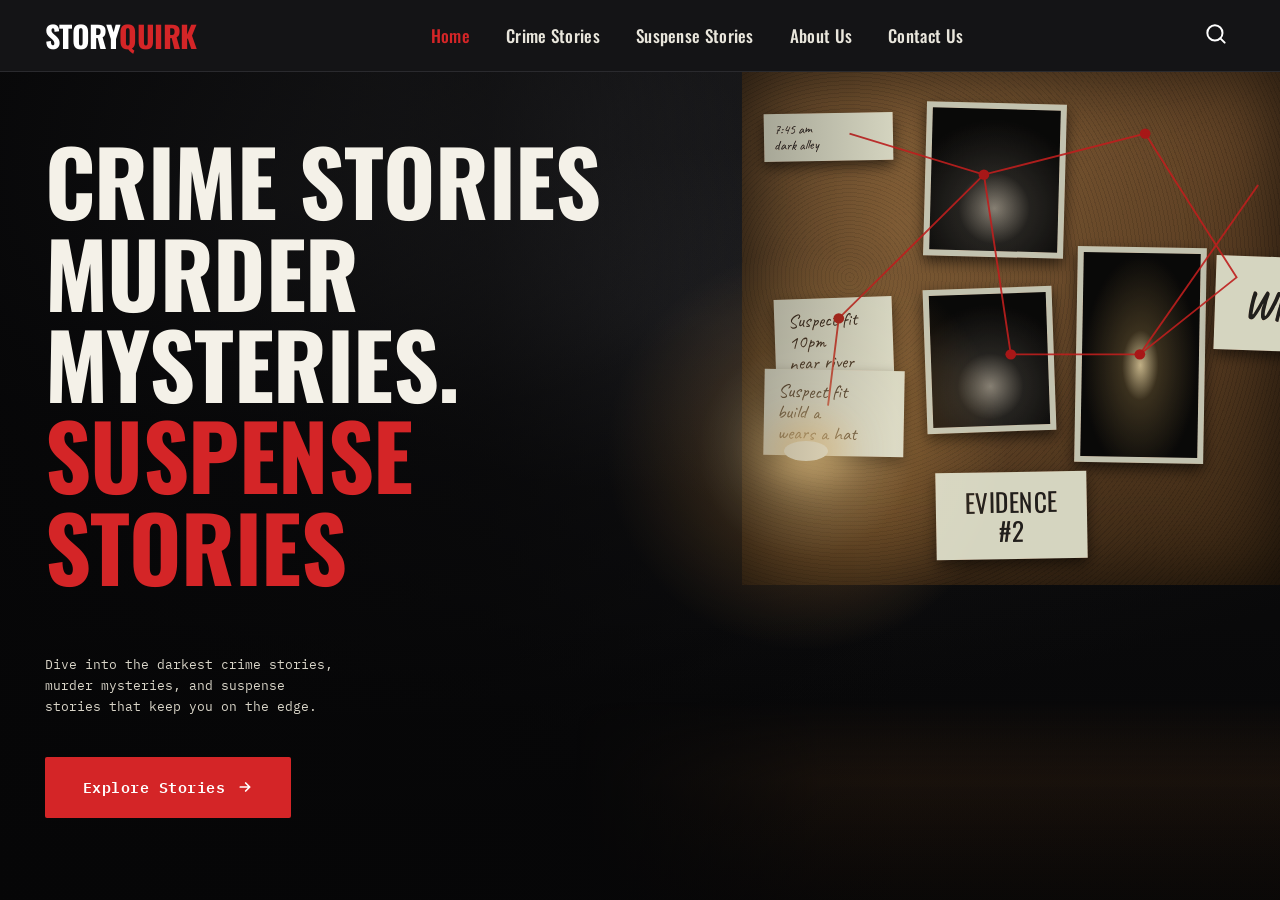
==== pages/index.html @ fe94977d "Criando o site e arrumando os arquivos" ====
<!DOCTYPE html>
<html lang="pt-BR">
<head>
<meta charset="utf-8">
<meta name="viewport" content="width=device-width, initial-scale=1, viewport-fit=cover">
<title>StoryQuirk – Hero</title>
<link rel="preconnect" href="https://fonts.googleapis.com">
<link href="https://fonts.googleapis.com/css2?family=Oswald:wght@500;700&family=Caveat:wght@500;700&family=IBM+Plex+Mono:wght@400;600&display=swap" rel="stylesheet">
<link rel="stylesheet" href="../css/index.css">
</head>
<body>
<header class="nav">
  <a class="logo" href="#">Story<span>Quirk</span></a>
  <nav class="menu" aria-label="Principal">
    <a href="#" aria-current="page">Home</a>
    <a href="#">Crime Stories</a>
    <a href="#">Suspense Stories</a>
    <a href="#">About Us</a>
    <a href="#">Contact Us</a>
  </nav>
  <button class="search" aria-label="Buscar">
    <svg width="26" height="26" viewBox="0 0 24 24" fill="none" stroke="currentColor" stroke-width="1.8" stroke-linecap="round"><circle cx="11" cy="11" r="7"/><path d="M20 20l-4-4"/></svg>
  </button>
</header>

<section class="hero">
  <div class="sky"></div>
  <svg id="skyline" viewBox="0 0 1000 600" preserveAspectRatio="xMinYMax slice" aria-hidden="true"></svg>

  <div class="board" aria-hidden="true">
    <div class="note n1">7:45 am<br>dark alley</div>
    <div class="photo p1"><i></i></div>
    <div class="photo p2"><i></i></div>
    <div class="photo p3"><i></i></div>
    <div class="note n2">Suspect fit<br>10pm<br>near river</div>
    <div class="note n3">Suspect fit<br>build a<br>wears a hat</div>
    <div class="note n4">WHO?</div>
    <div class="note n5">EVIDENCE #2</div>
    <svg id="strings" viewBox="0 0 100 100" preserveAspectRatio="none">
      <g stroke="#c8201f" stroke-width=".35" fill="none" opacity=".9">
        <path d="M20 12 L45 20 L75 12 L92 40 L74 55 L50 55 L45 20"/>
        <path d="M45 20 L18 48 L16 65"/>
        <path d="M74 55 L96 22"/>
      </g>
      <g fill="#b01818"><circle cx="45" cy="20" r="1"/><circle cx="75" cy="12" r="1"/><circle cx="74" cy="55" r="1"/><circle cx="50" cy="55" r="1"/><circle cx="18" cy="48" r="1"/></g>
    </svg>
  </div>

  <div class="desk"></div>
  <div class="glow"></div>
  <div class="bulb"></div>
  <div class="shade"></div>

  <div class="copy">
    <h1>Crime Stories<br>Murder Mysteries.<span class="red">Suspense Stories</span></h1>
    <p>Dive into the darkest crime stories, murder mysteries, and suspense stories that keep you on the edge.</p>
    <a class="cta" href="#">Explore Stories
      <svg width="16" height="16" viewBox="0 0 24 24" fill="none" stroke="currentColor" stroke-width="2.6" stroke-linecap="round" stroke-linejoin="round"><path d="M5 12h14M13 6l6 6-6 6"/></svg>
    </a>
  </div>
</section>

<script src="script.js"></script>
</body>
</html>
---- css/index.css ----
:root{
  color-scheme: dark;
  --bg:#0c0c0e; --bar:#141416; --paper:#f4f1e8; --red:#d42527; --red-dark:#b51c1e;
  --ink:#e9e6dc; --cork:#5a3d22; --line:#2a2a2e;
  --display:'Oswald','Arial Narrow',Impact,sans-serif;
  --mono:'IBM Plex Mono','Courier New',monospace;
  --hand:'Caveat','Comic Sans MS',cursive;
  box-sizing:border-box;
  padding-top:env(safe-area-inset-top,0px);
  padding-bottom:env(safe-area-inset-bottom,0px);
}
*,*::before,*::after{box-sizing:inherit}
html{height:100%;scroll-padding-top:env(safe-area-inset-top,0px)}
body{margin:0;min-height:100%;background:var(--bg);color:var(--ink);font-family:var(--mono)}
a{color:inherit;text-decoration:none}

/* NAV */
.nav{position:relative;z-index:5;display:flex;align-items:center;justify-content:space-between;
  height:72px;padding:0 clamp(20px,3.5vw,64px);background:var(--bar);border-bottom:1px solid var(--line)}
.logo{font-family:var(--display);font-weight:700;font-size:30px;letter-spacing:-.5px;text-transform:uppercase;color:#fff}
.logo span{color:var(--red)}
.menu{display:flex;gap:36px;font-family:var(--display);font-weight:500;font-size:17px;letter-spacing:.3px}
.menu a{padding:6px 0;transition:color .2s}
.menu a:hover,.menu a[aria-current]{color:var(--red)}
.search{background:none;border:0;color:#fff;cursor:pointer;padding:6px}
.search:focus-visible,.menu a:focus-visible,.cta:focus-visible{outline:2px solid var(--red);outline-offset:4px}

/* HERO */
.hero{position:relative;min-height:calc(100vh - 72px);min-height:calc(100svh - 72px);overflow:hidden;
  display:flex;align-items:center;
  background:radial-gradient(120% 80% at 30% 0%,#2a2a2d 0%,#141416 45%,#09090a 100%)}
.sky{position:absolute;inset:0;background:
  radial-gradient(60% 40% at 20% 15%,rgba(120,120,125,.28),transparent 70%),
  radial-gradient(50% 30% at 55% 30%,rgba(90,90,95,.25),transparent 70%)}
#skyline{position:absolute;left:0;bottom:0;width:70%;height:75%}
.shade{position:absolute;inset:0;background:linear-gradient(90deg,rgba(6,6,7,.92) 0%,rgba(6,6,7,.7) 38%,rgba(6,6,7,.05) 70%),
  linear-gradient(0deg,rgba(6,6,7,.8),transparent 35%)}

/* CORK BOARD */
.board{position:absolute;top:0;right:0;width:42%;height:62%;
  background:
   radial-gradient(circle at 30% 30%,rgba(255,200,120,.18),transparent 60%),
   repeating-radial-gradient(circle at 20% 40%,rgba(0,0,0,.12) 0 1px,transparent 1px 4px),
   linear-gradient(160deg,#7a5530,var(--cork) 60%,#3d2914);
  box-shadow:inset 0 0 80px rgba(0,0,0,.7)}
.note{position:absolute;background:var(--paper);color:#222;box-shadow:0 6px 14px rgba(0,0,0,.55);
  font-family:var(--hand);font-size:clamp(14px,1.5vw,24px);line-height:1.1;padding:.6em .7em;filter:sepia(.35) brightness(.88)}
.photo{position:absolute;background:var(--paper);padding:6px;box-shadow:0 6px 14px rgba(0,0,0,.6);filter:sepia(.4) brightness(.8)}
.photo i{display:block;width:100%;height:100%;background:
  radial-gradient(circle at 50% 70%,#9a9a9a 0,#2a2a2a 30%,#0a0a0a 75%)}
.p1{top:6%;left:34%;width:26%;height:30%;transform:rotate(1.5deg)}
.p2{top:42%;left:34%;width:24%;height:28%;transform:rotate(-2deg)}
.p3{top:34%;left:62%;width:24%;height:42%;transform:rotate(1deg)}
.p3 i{background:radial-gradient(ellipse at 50% 55%,#e8d7a0 0,#4a3a1c 22%,#0a0a0a 70%)}
.n1{top:8%;left:4%;width:24%;transform:rotate(-1deg);font-size:clamp(12px,1.1vw,18px)}
.n2{top:44%;left:6%;width:22%;transform:rotate(-2deg)}
.n3{top:58%;left:4%;width:26%;transform:rotate(1deg)}
.n4{top:36%;left:88%;width:22%;transform:rotate(2deg);font-size:clamp(24px,3.2vw,52px);text-align:center;font-weight:700}
.n5{top:78%;left:36%;width:28%;transform:rotate(-1deg);font-family:var(--display);font-size:clamp(16px,2vw,32px);text-align:center;letter-spacing:.5px}
#strings{position:absolute;inset:0;width:100%;height:100%;pointer-events:none}

/* LAMP GLOW + DESK */
.glow{position:absolute;right:20%;bottom:28%;width:34vw;height:34vw;max-width:520px;max-height:520px;
  background:radial-gradient(circle,rgba(255,214,140,.55) 0,rgba(255,170,70,.18) 35%,transparent 65%);mix-blend-mode:screen;pointer-events:none}
.bulb{position:absolute;right:calc(20% + 17vw - 22px);bottom:calc(28% + 17vw - 10px);width:44px;height:20px;border-radius:50%;
  background:#fff3d2;box-shadow:0 0 40px 18px rgba(255,214,140,.8)}
.desk{position:absolute;right:0;bottom:0;width:55%;height:24%;
  background:linear-gradient(180deg,rgba(60,38,20,.0),rgba(60,38,20,.65) 40%,#1d1209);
  mask-image:linear-gradient(90deg,transparent,#000 35%)}

/* COPY */
.copy{position:relative;z-index:3;padding:40px clamp(20px,3.5vw,64px) 60px;max-width:760px}
h1{margin:0;font-family:var(--display);font-weight:700;text-transform:uppercase;
  font-size:clamp(48px,7vw,104px);line-height:1.02;letter-spacing:-.5px;color:var(--paper)}
h1 .red{display:block;color:var(--red)}
.copy p{margin:clamp(40px,7vh,84px) 0 40px;max-width:36ch;font-size:clamp(13px,1.05vw,16px);line-height:1.55;color:#d9d5c8}
.cta{display:inline-flex;align-items:center;gap:12px;background:var(--red);color:#fff;font-weight:600;
  font-size:15px;letter-spacing:.5px;padding:18px 38px;border-radius:2px;transition:background .2s,transform .2s}
.cta:hover{background:var(--red-dark);transform:translateX(3px)}

@media(max-width:900px){
  .menu{display:none}
  .board{width:100%;height:100%;opacity:.35}
  .glow,.bulb{opacity:.6}
  #skyline{width:100%}
  .copy{padding-top:120px}
}
@media(prefers-reduced-motion:reduce){.cta{transition:none}}
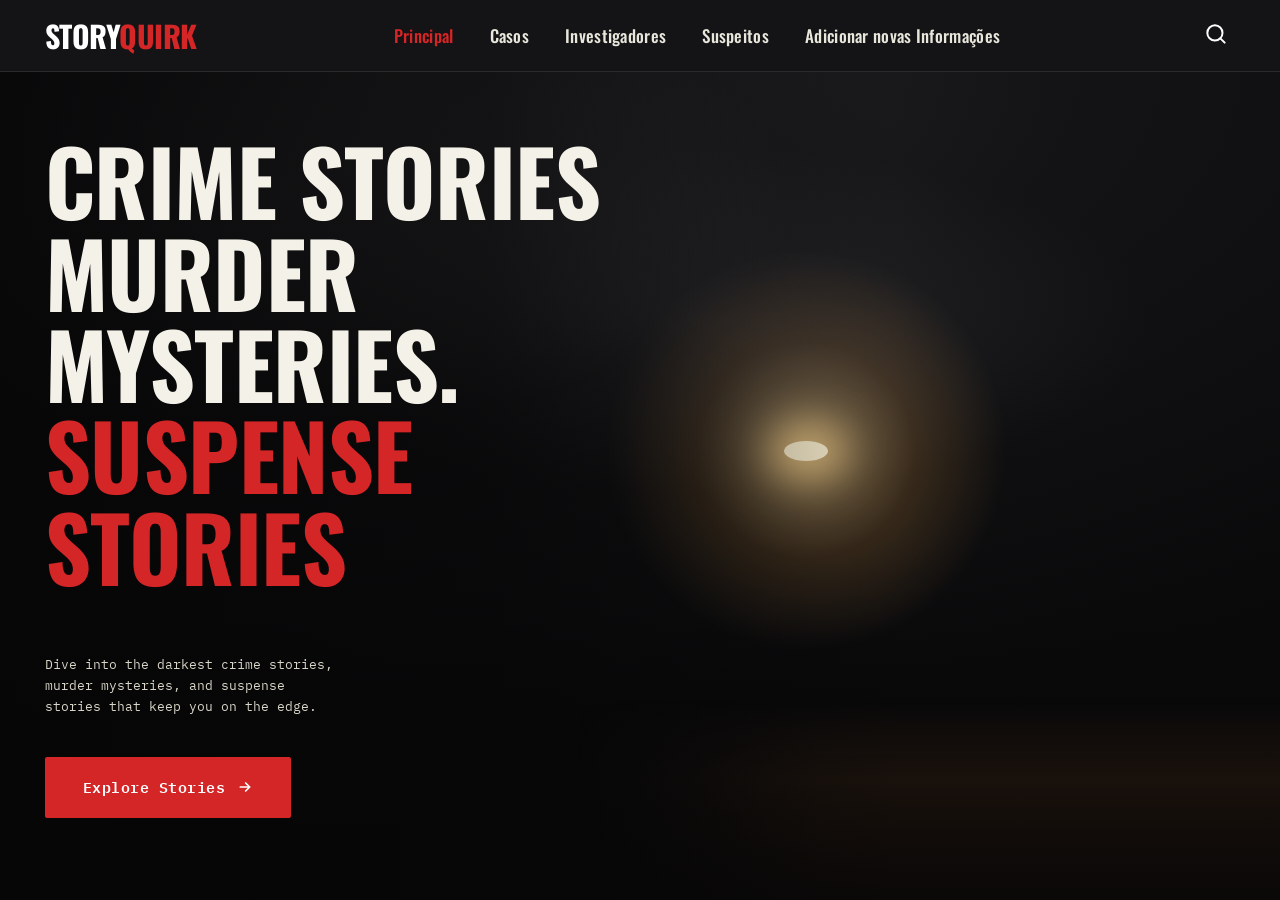
==== commit 875f9825: "Adicionando novas paginas e arrumando o index" ====
--- a/pages/index.html
+++ b/pages/index.html
@@ -12,11 +12,11 @@
 <header class="nav">
   <a class="logo" href="#">Story<span>Quirk</span></a>
   <nav class="menu" aria-label="Principal">
-    <a href="#" aria-current="page">Home</a>
-    <a href="#">Crime Stories</a>
-    <a href="#">Suspense Stories</a>
-    <a href="#">About Us</a>
-    <a href="#">Contact Us</a>
+    <a href="#" aria-current="page">Principal</a>
+    <a href="#">Casos</a>
+    <a href="#">Investigadores</a>
+    <a href="#">Suspeitos</a>
+    <a href="#">Adicionar novas Informações</a>
   </nav>
   <button class="search" aria-label="Buscar">
     <svg width="26" height="26" viewBox="0 0 24 24" fill="none" stroke="currentColor" stroke-width="1.8" stroke-linecap="round"><circle cx="11" cy="11" r="7"/><path d="M20 20l-4-4"/></svg>
@@ -27,24 +27,6 @@
   <div class="sky"></div>
   <svg id="skyline" viewBox="0 0 1000 600" preserveAspectRatio="xMinYMax slice" aria-hidden="true"></svg>
 
-  <div class="board" aria-hidden="true">
-    <div class="note n1">7:45 am<br>dark alley</div>
-    <div class="photo p1"><i></i></div>
-    <div class="photo p2"><i></i></div>
-    <div class="photo p3"><i></i></div>
-    <div class="note n2">Suspect fit<br>10pm<br>near river</div>
-    <div class="note n3">Suspect fit<br>build a<br>wears a hat</div>
-    <div class="note n4">WHO?</div>
-    <div class="note n5">EVIDENCE #2</div>
-    <svg id="strings" viewBox="0 0 100 100" preserveAspectRatio="none">
-      <g stroke="#c8201f" stroke-width=".35" fill="none" opacity=".9">
-        <path d="M20 12 L45 20 L75 12 L92 40 L74 55 L50 55 L45 20"/>
-        <path d="M45 20 L18 48 L16 65"/>
-        <path d="M74 55 L96 22"/>
-      </g>
-      <g fill="#b01818"><circle cx="45" cy="20" r="1"/><circle cx="75" cy="12" r="1"/><circle cx="74" cy="55" r="1"/><circle cx="50" cy="55" r="1"/><circle cx="18" cy="48" r="1"/></g>
-    </svg>
-  </div>
 
   <div class="desk"></div>
   <div class="glow"></div>
